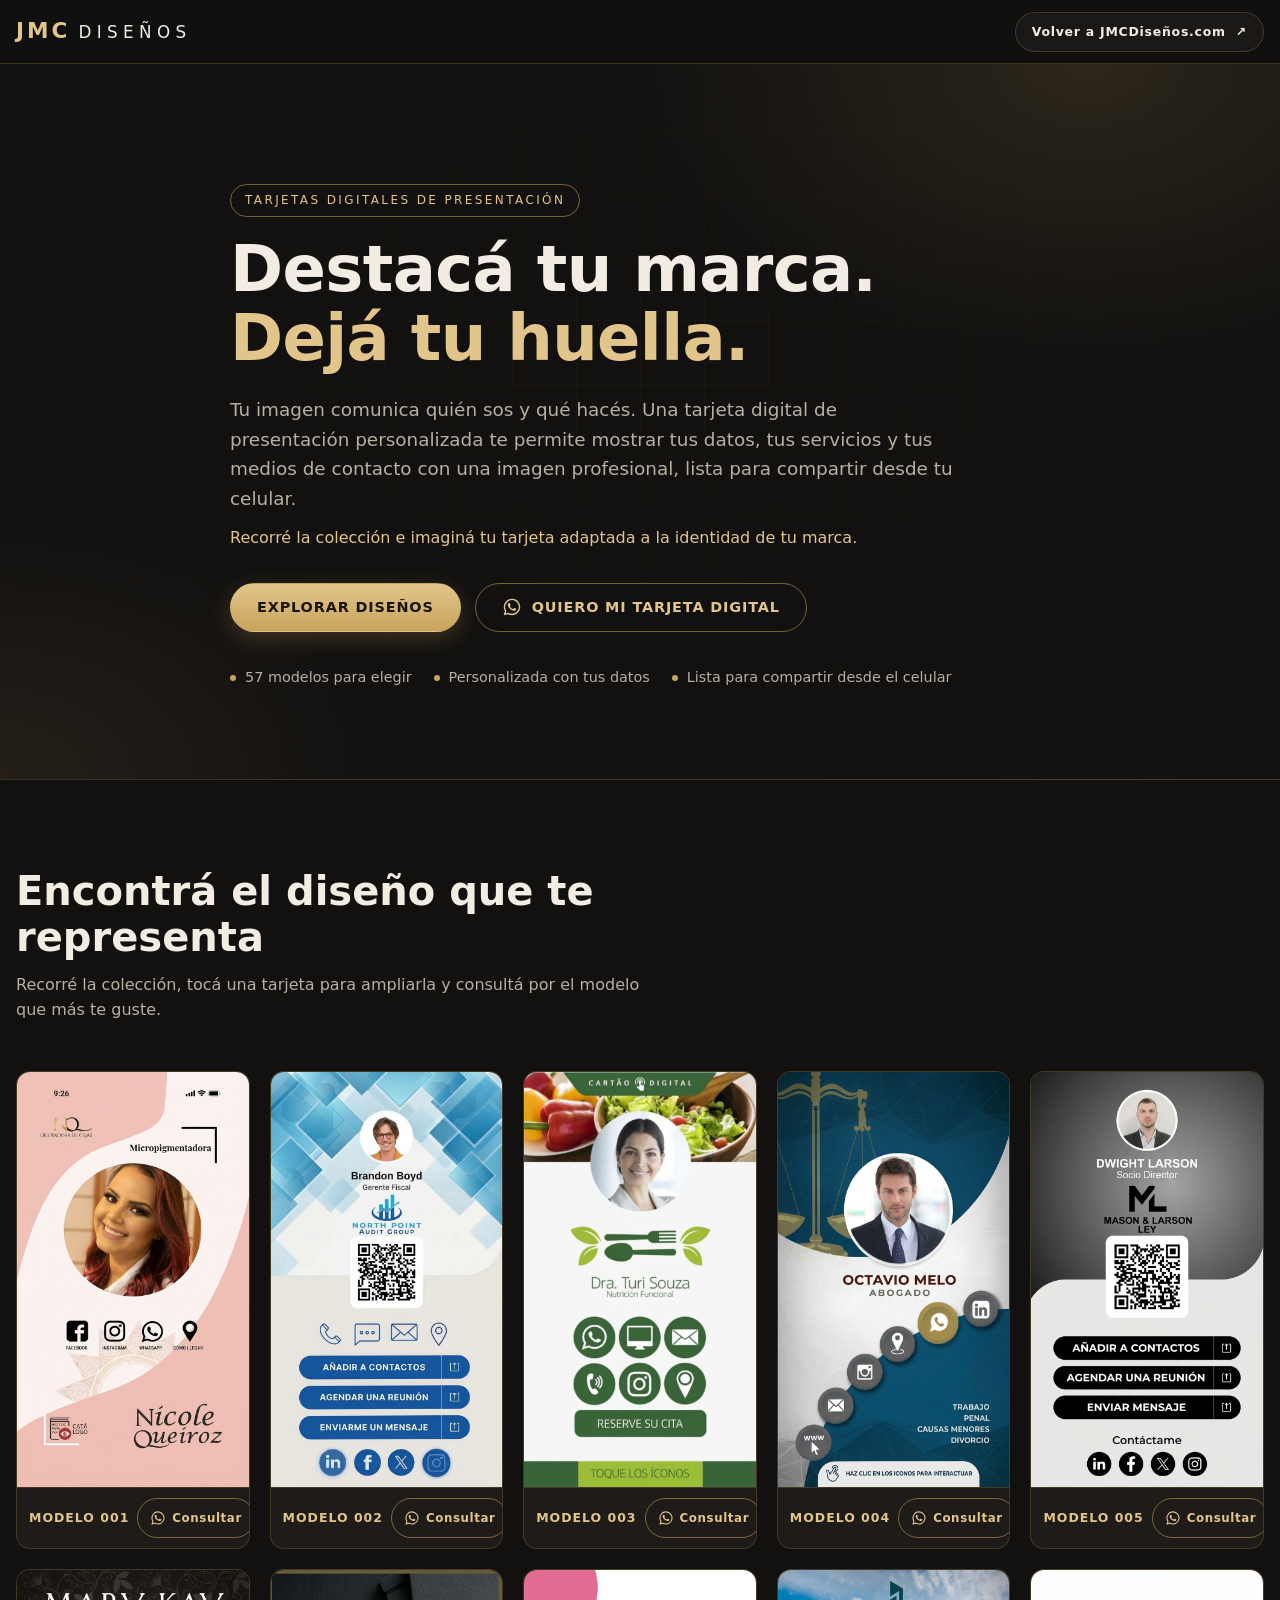
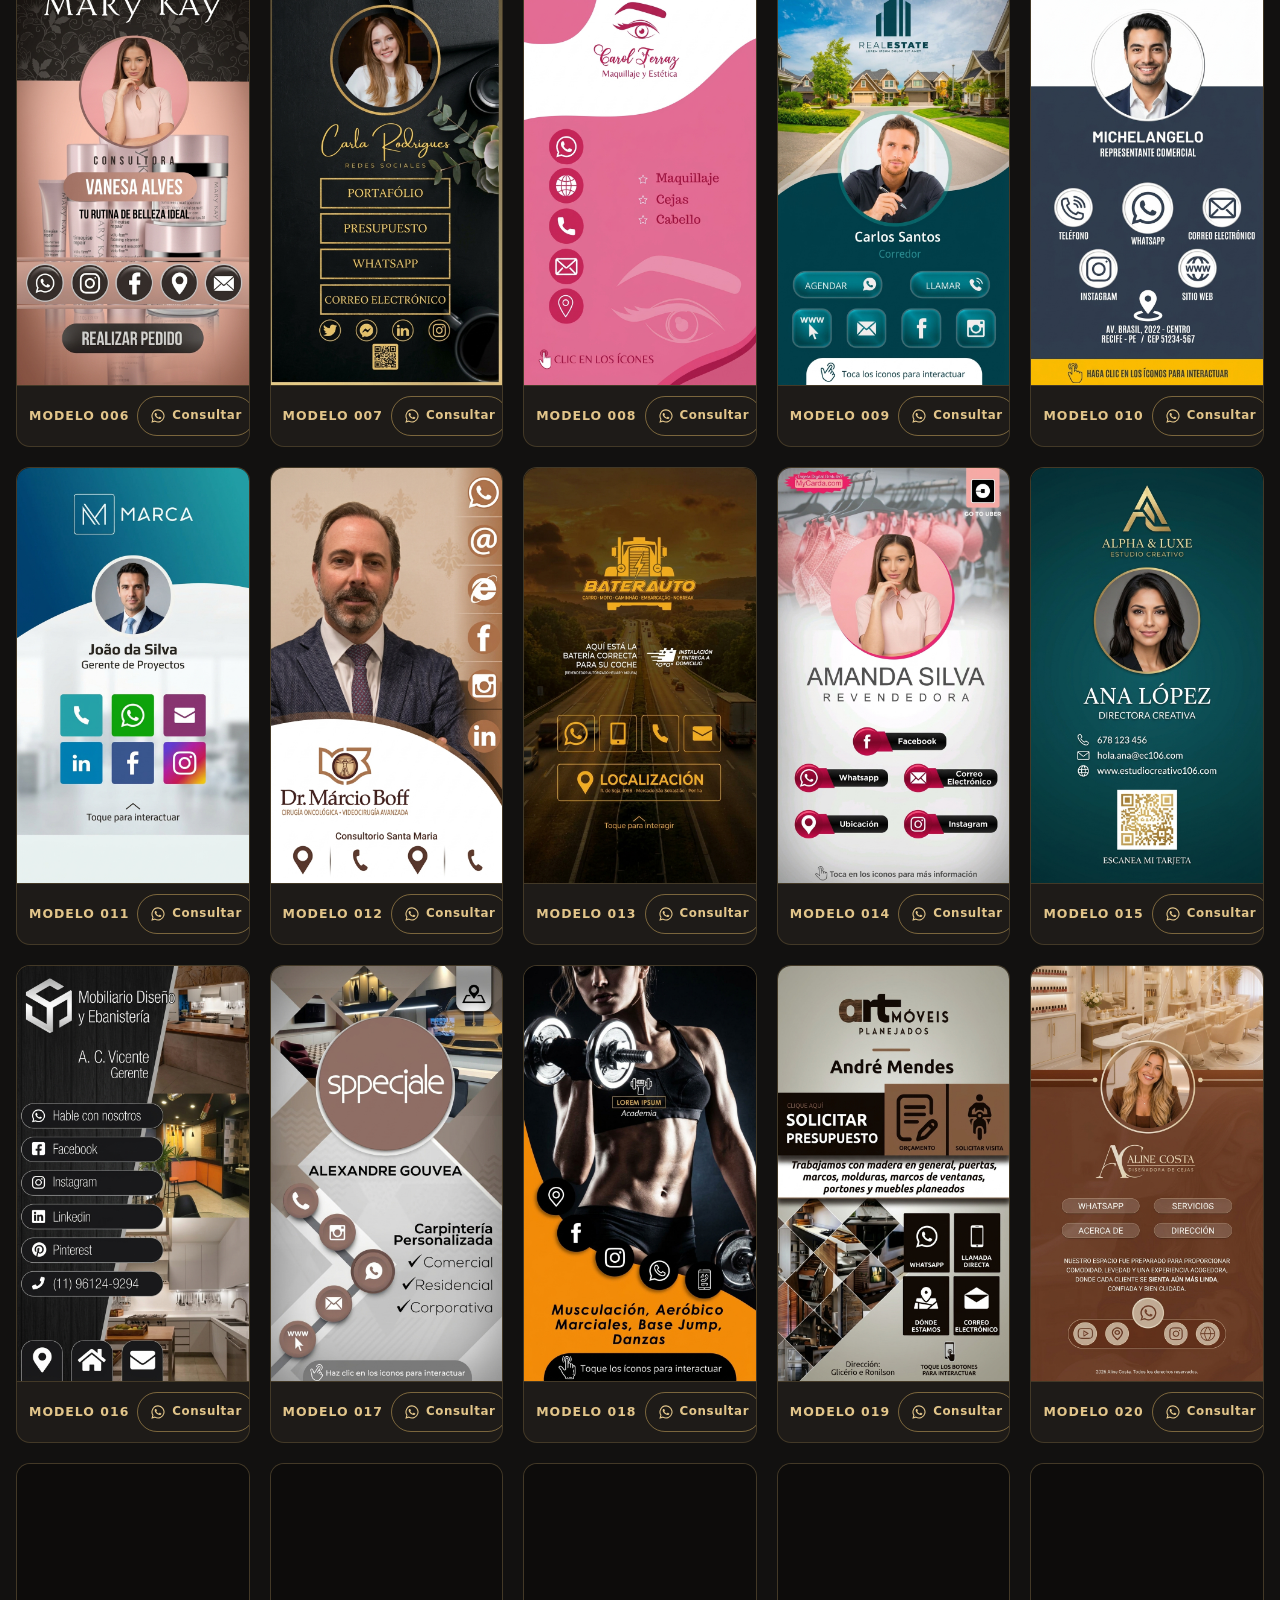
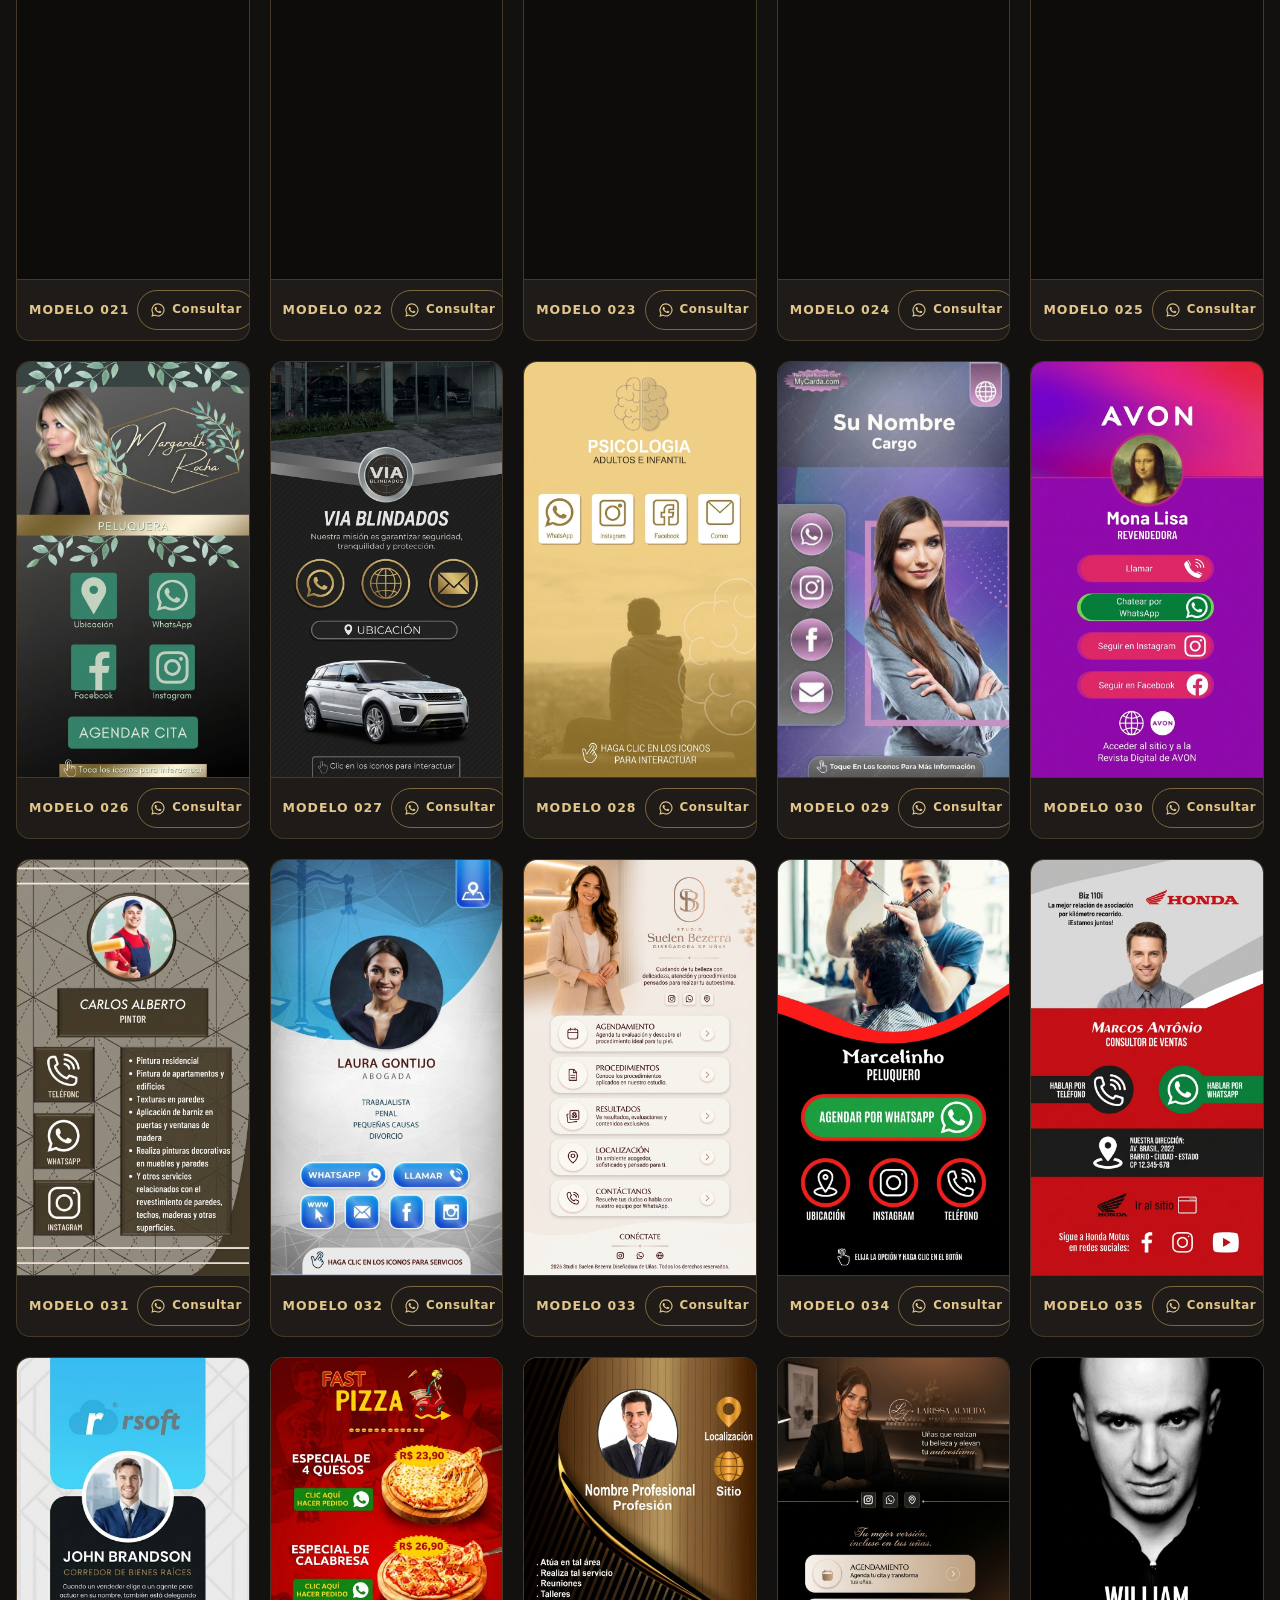
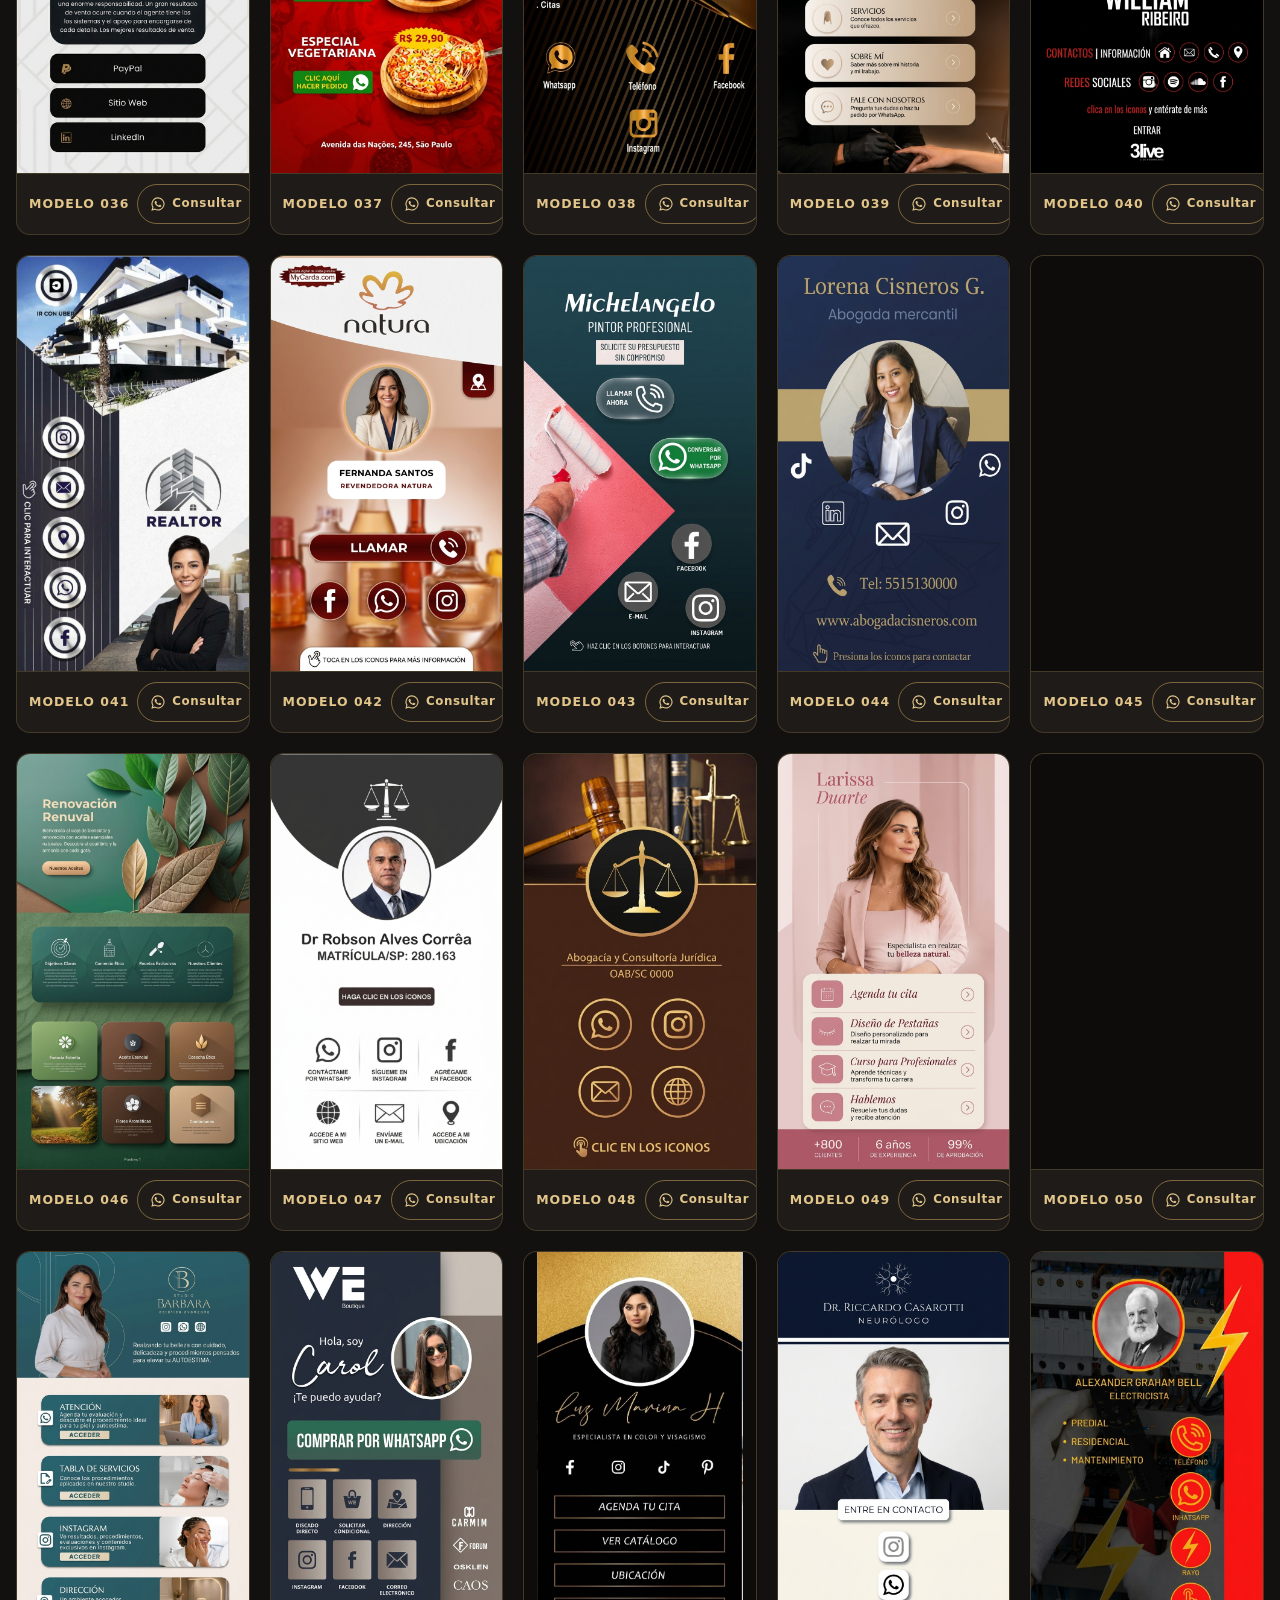
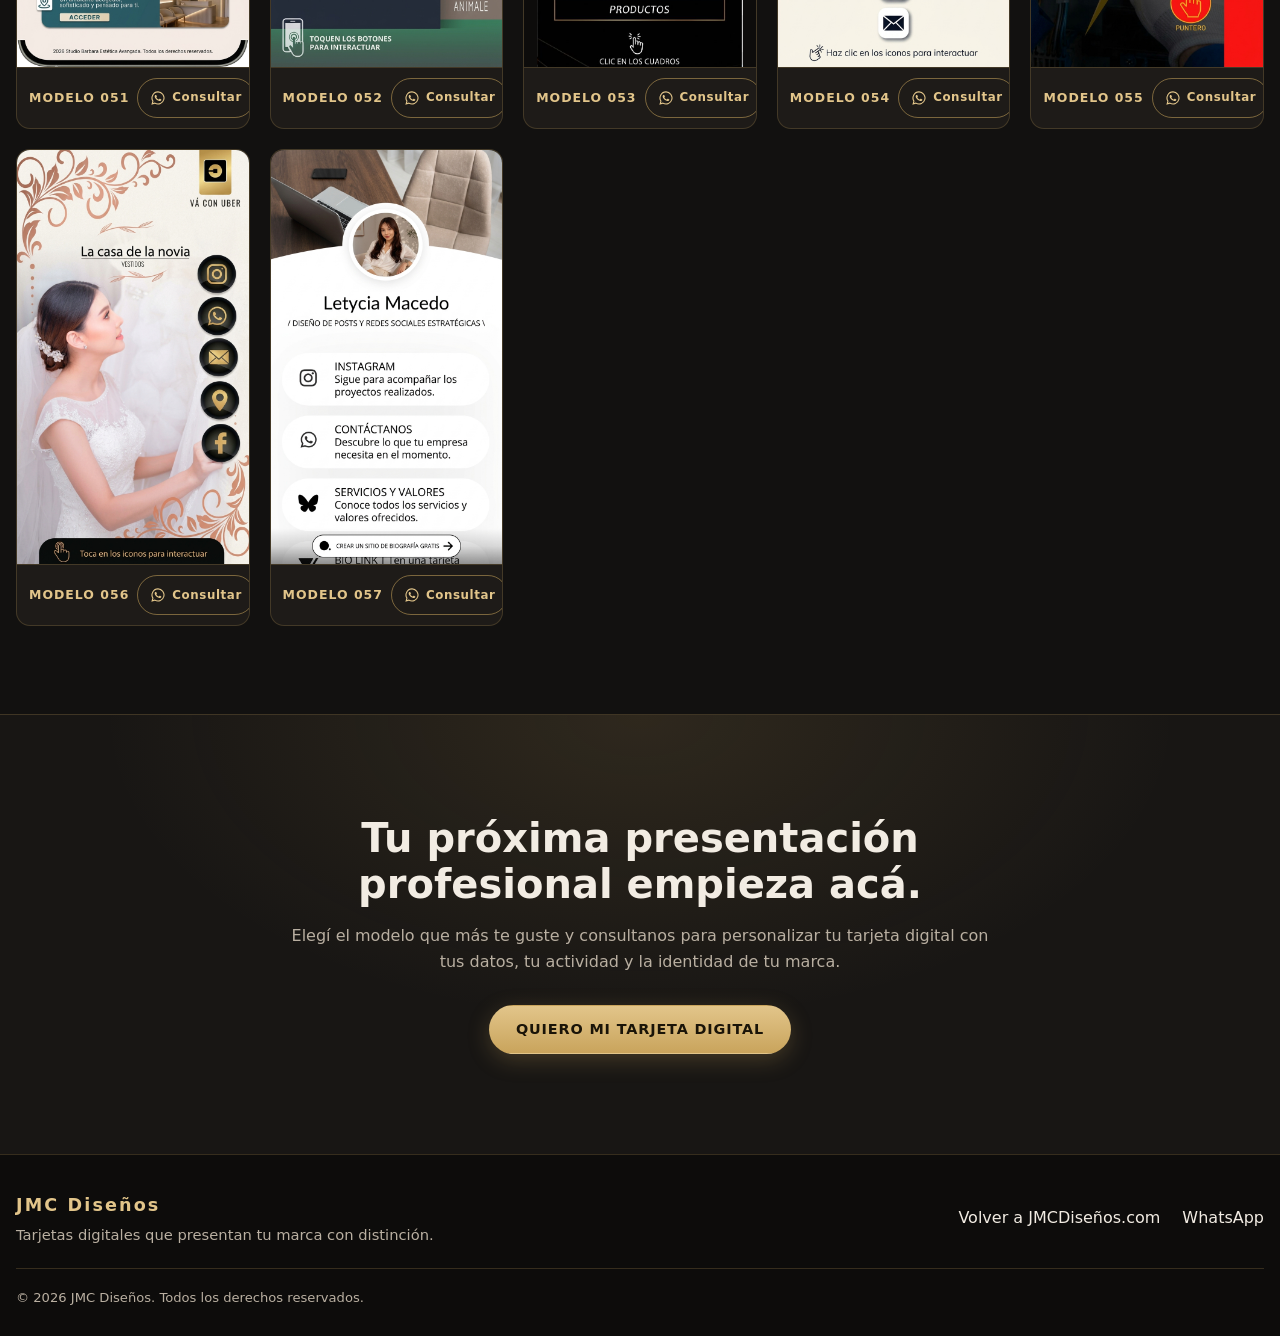
==== tarjetasdigitales.html @ 4c4bd271 "Add files via upload" ====
<!DOCTYPE html>
<html lang="es-AR">
<head>
  <meta charset="UTF-8">
  <meta name="viewport" content="width=device-width, initial-scale=1">
  <title>Modelos de Tarjetas Digitales de Presentación | JMC Diseños</title>
  <meta name="description" content="Explorá 57 modelos de tarjetas digitales de presentación de JMC Diseños. Elegí tu diseño favorito y pedí tu tarjeta personalizada por WhatsApp.">
  <meta name="theme-color" content="#121110">

  <!-- Open Graph (compartir en redes y WhatsApp) -->
  <meta property="og:type" content="website">
  <meta property="og:locale" content="es_AR">
  <meta property="og:site_name" content="JMC Diseños">
  <meta property="og:title" content="Modelos de Tarjetas Digitales de Presentación | JMC Diseños">
  <meta property="og:description" content="57 modelos de tarjetas digitales de presentación, personalizadas con tus datos y la identidad de tu marca.">
  <!--
    PENDIENTE AL PUBLICAR (ver README, paso 10):
    1) Descomentá og:url y reemplazá por la dirección pública real de Cloudflare Pages.
    2) Descomentá og:image y usá una URL ABSOLUTA y pública de una imagen real,
       por ejemplo: https://TU-PROYECTO.pages.dev/images/modelos/modelo001.jpg
       (una ruta relativa no sirve: WhatsApp y las redes necesitan una URL pública completa).
    <meta property="og:url" content="https://TU-PROYECTO.pages.dev/galeria.html">
    <meta property="og:image" content="https://TU-PROYECTO.pages.dev/images/modelos/modelo001.jpg">
    <meta property="og:image:width" content="768">
    <meta property="og:image:height" content="1376">
    <meta name="twitter:card" content="summary_large_image">
  -->

  <link rel="stylesheet" href="estilos.css">
</head>
<body>
  <a class="skip-link" href="#galeria">Saltar a la galería</a>

  <header class="site-header" id="inicio">
    <div class="container header-inner">
      <a class="brand" href="#inicio" aria-label="JMC Diseños, ir al inicio">
        <span class="brand-mark" aria-hidden="true">JMC</span>
        <span class="brand-name">Diseños</span>
      </a>
      <a class="btn btn-ghost btn-sm" data-site-link target="_blank" rel="noopener" href="#">
        <span class="btn-label-long">Volver a JMCDiseños.com</span>
        <span class="btn-label-short">Volver al sitio</span>
        <span aria-hidden="true">↗</span>
      </a>
    </div>
  </header>

  <main>
    <!-- PRESENTACIÓN -->
    <section class="hero" aria-labelledby="hero-title">
      <div class="container hero-inner">
        <p class="eyebrow">Tarjetas digitales de presentación</p>
        <h1 id="hero-title">Destacá tu marca. <span class="accent">Dejá tu huella.</span></h1>
        <p class="hero-text">Tu imagen comunica quién sos y qué hacés. Una tarjeta digital de presentación personalizada te permite mostrar tus datos, tus servicios y tus medios de contacto con una imagen profesional, lista para compartir desde tu celular.</p>
        <p class="hero-sub">Recorré la colección e imaginá tu tarjeta adaptada a la identidad de tu marca.</p>
        <div class="hero-actions">
          <a class="btn btn-primary" href="#galeria" data-scroll-gallery>EXPLORAR DISEÑOS</a>
          <a class="btn btn-outline" data-wa-general target="_blank" rel="noopener" href="#">
            <svg class="wa-icon" viewBox="0 0 24 24" aria-hidden="true"><path fill="currentColor" d="M12.04 2a9.9 9.9 0 0 0-8.5 14.9L2 22l5.25-1.38A9.9 9.9 0 1 0 12.04 2Zm0 18.1a8.2 8.2 0 0 1-4.2-1.15l-.3-.18-3.12.82.83-3.04-.2-.31a8.2 8.2 0 1 1 7 3.86Zm4.5-6.13c-.25-.12-1.46-.72-1.69-.8-.23-.09-.39-.13-.56.12-.16.25-.64.8-.78.97-.14.16-.29.18-.54.06-.25-.12-1.05-.39-2-1.24-.74-.66-1.24-1.47-1.38-1.72-.15-.25-.02-.38.1-.5.11-.11.25-.29.37-.43.12-.15.16-.25.25-.41.08-.17.04-.31-.02-.43-.06-.12-.56-1.35-.77-1.85-.2-.48-.4-.42-.56-.42h-.47c-.16 0-.43.06-.65.31-.23.25-.86.84-.86 2.05 0 1.2.88 2.37 1 2.54.12.16 1.73 2.64 4.19 3.7.59.25 1.04.4 1.4.52.59.19 1.12.16 1.54.1.47-.07 1.46-.6 1.66-1.18.2-.58.2-1.07.14-1.18-.06-.1-.23-.16-.47-.28Z"/></svg>
            QUIERO MI TARJETA DIGITAL
          </a>
        </div>
        <ul class="hero-points" aria-label="Características del servicio">
          <li>57 modelos para elegir</li>
          <li>Personalizada con tus datos</li>
          <li>Lista para compartir desde el celular</li>
        </ul>
      </div>
    </section>

    <!-- GALERÍA -->
    <section class="gallery-section" id="galeria" aria-labelledby="gallery-title" tabindex="-1">
      <div class="container">
        <header class="section-head">
          <h2 id="gallery-title">Encontrá el diseño que te representa</h2>
          <p>Recorré la colección, tocá una tarjeta para ampliarla y consultá por el modelo que más te guste.</p>
        </header>
        <ul class="gallery-grid" id="gallery-grid" aria-label="Galería de 57 modelos de tarjetas digitales">
          <!-- Las 57 tarjetas se generan desde galeria.js (modelo001 … modelo057) -->
        </ul>
        <noscript><p class="noscript">Para ver la galería necesitás activar JavaScript en tu navegador.</p></noscript>
      </div>
    </section>

    <!-- CIERRE COMERCIAL -->
    <section class="cta-section" aria-labelledby="cta-title">
      <div class="container cta-inner">
        <h2 id="cta-title">Tu próxima presentación profesional empieza acá.</h2>
        <p>Elegí el modelo que más te guste y consultanos para personalizar tu tarjeta digital con tus datos, tu actividad y la identidad de tu marca.</p>
        <a class="btn btn-primary" data-wa-general target="_blank" rel="noopener" href="#">QUIERO MI TARJETA DIGITAL</a>
      </div>
    </section>
  </main>

  <footer class="site-footer">
    <div class="container footer-inner">
      <div class="footer-brand">
        <p class="footer-name">JMC Diseños</p>
        <p class="footer-tagline">Tarjetas digitales que presentan tu marca con distinción.</p>
      </div>
      <nav class="footer-links" aria-label="Enlaces del pie de página">
        <a data-site-link target="_blank" rel="noopener" href="#">Volver a JMCDiseños.com</a>
        <a data-wa-general target="_blank" rel="noopener" href="#">WhatsApp</a>
      </nav>
    </div>
    <p class="footer-copy container">© 2026 JMC Diseños. Todos los derechos reservados.</p>
  </footer>

  <!-- VISTA AMPLIADA -->
  <div class="modal" id="modal" hidden>
    <div class="modal-backdrop" data-close></div>
    <div class="modal-panel" role="dialog" aria-modal="true" aria-labelledby="modal-title" tabindex="-1">
      <div class="modal-top">
        <h2 class="modal-title" id="modal-title">Modelo</h2>
        <button type="button" class="modal-close" id="modal-close" aria-label="Cerrar vista ampliada">
          <svg viewBox="0 0 24 24" aria-hidden="true"><path d="M6 6l12 12M18 6L6 18" fill="none" stroke="currentColor" stroke-width="2" stroke-linecap="round"/></svg>
        </button>
      </div>
      <div class="modal-media">
        <img id="modal-img" alt="" decoding="async">
      </div>
      <div class="modal-actions">
        <a class="btn btn-primary" id="modal-wa" target="_blank" rel="noopener" href="#">CONSULTAR POR ESTE MODELO</a>
        <button type="button" class="btn btn-ghost" id="modal-close-2">Cerrar</button>
      </div>
    </div>
  </div>

  <script src="galeria.js"></script>
</body>
</html>
---- estilos.css ----
/* ==========================================================
   JMC Diseños · Galería de tarjetas digitales
   Estilos (sin dependencias externas, tipografía del sistema)
   ========================================================== */

:root {
  --bg: #121110;
  --bg-2: #181614;
  --surface: #1e1b18;
  --surface-2: #26221e;
  --line: rgba(201, 164, 92, 0.22);
  --line-strong: rgba(201, 164, 92, 0.55);
  --gold: #c9a45c;
  --gold-light: #e2c58a;
  --brown: #8a6a45;
  --text: #f2ece3;
  --text-dim: #b9afa1;
  --radius: 14px;
  --radius-sm: 10px;
  --shadow: 0 14px 40px rgba(0, 0, 0, 0.45);
  --header-h: 64px;
  --font: system-ui, -apple-system, "Segoe UI", Roboto, "Helvetica Neue", Arial, "Noto Sans", sans-serif;
  --ease: cubic-bezier(.2, .7, .2, 1);
}

*, *::before, *::after { box-sizing: border-box; }

html {
  scroll-behavior: smooth;
  scroll-padding-top: calc(var(--header-h) + 12px);
  -webkit-text-size-adjust: 100%;
}

body {
  margin: 0;
  min-height: 100vh;
  background: var(--bg);
  color: var(--text);
  font-family: var(--font);
  line-height: 1.6;
  -webkit-font-smoothing: antialiased;
}

body.modal-open { overflow: hidden; }

img { max-width: 100%; display: block; }
a { color: inherit; }
ul { list-style: none; margin: 0; padding: 0; }
h1, h2, h3, p { margin: 0; }

.container {
  width: min(100% - 32px, 1280px);
  margin-inline: auto;
}

.skip-link {
  position: absolute;
  left: 12px;
  top: -60px;
  z-index: 100;
  padding: 10px 16px;
  background: var(--gold);
  color: #1a1408;
  border-radius: 8px;
  font-weight: 600;
  text-decoration: none;
  transition: top .2s;
}
.skip-link:focus { top: 12px; }

:focus-visible {
  outline: 2px solid var(--gold-light);
  outline-offset: 3px;
}

/* ---------- Botones ---------- */
.btn {
  display: inline-flex;
  align-items: center;
  justify-content: center;
  gap: 10px;
  min-height: 48px;
  padding: 12px 26px;
  border-radius: 999px;
  border: 1px solid transparent;
  font: inherit;
  font-size: .9rem;
  font-weight: 700;
  letter-spacing: .06em;
  text-decoration: none;
  text-align: center;
  cursor: pointer;
  transition: transform .2s var(--ease), background-color .2s, border-color .2s, color .2s, box-shadow .2s;
  -webkit-tap-highlight-color: transparent;
}
.btn:active { transform: translateY(1px) scale(.99); }

.btn-primary {
  background: linear-gradient(180deg, var(--gold-light), var(--gold));
  color: #1a1408;
  box-shadow: 0 6px 22px rgba(201, 164, 92, .25);
}
.btn-primary:hover { transform: translateY(-2px); box-shadow: 0 10px 28px rgba(201, 164, 92, .38); }

.btn-outline {
  background: transparent;
  color: var(--gold-light);
  border-color: var(--line-strong);
}
.btn-outline:hover { background: rgba(201, 164, 92, .12); border-color: var(--gold); transform: translateY(-2px); }

.btn-ghost {
  background: rgba(255, 255, 255, .04);
  color: var(--text);
  border-color: var(--line);
}
.btn-ghost:hover { background: rgba(201, 164, 92, .12); border-color: var(--line-strong); }

.btn-sm { min-height: 40px; padding: 8px 16px; font-size: .78rem; }
.btn-label-short { display: none; }

.wa-icon { width: 20px; height: 20px; flex: none; }

/* ---------- Encabezado ---------- */
.site-header {
  position: sticky;
  top: 0;
  z-index: 50;
  height: var(--header-h);
  background: rgba(18, 17, 16, .88);
  -webkit-backdrop-filter: blur(10px);
  backdrop-filter: blur(10px);
  border-bottom: 1px solid var(--line);
}
.header-inner {
  height: 100%;
  display: flex;
  align-items: center;
  justify-content: space-between;
  gap: 12px;
}
.brand {
  display: inline-flex;
  align-items: baseline;
  gap: 8px;
  text-decoration: none;
}
.brand-mark {
  font-size: 1.35rem;
  font-weight: 800;
  letter-spacing: .14em;
  color: var(--gold-light);
}
.brand-name {
  font-size: 1.05rem;
  font-weight: 300;
  letter-spacing: .32em;
  text-transform: uppercase;
  color: var(--text);
}

/* ---------- Presentación ---------- */
.hero {
  position: relative;
  overflow: hidden;
  padding: clamp(56px, 10vw, 120px) 0 clamp(48px, 8vw, 90px);
  background:
    radial-gradient(60% 70% at 85% 0%, rgba(201, 164, 92, .14), transparent 60%),
    radial-gradient(50% 60% at 0% 100%, rgba(138, 106, 69, .16), transparent 60%),
    var(--bg);
  border-bottom: 1px solid var(--line);
}
.hero::before {
  content: "";
  position: absolute;
  inset: 0;
  background-image:
    linear-gradient(var(--line) 1px, transparent 1px),
    linear-gradient(90deg, var(--line) 1px, transparent 1px);
  background-size: 64px 64px;
  opacity: .18;
  -webkit-mask-image: radial-gradient(70% 80% at 50% 40%, #000, transparent 80%);
  mask-image: radial-gradient(70% 80% at 50% 40%, #000, transparent 80%);
  pointer-events: none;
}
.hero-inner { position: relative; max-width: 820px; }
.eyebrow {
  display: inline-block;
  margin-bottom: 18px;
  padding: 6px 14px;
  border: 1px solid var(--line-strong);
  border-radius: 999px;
  font-size: .75rem;
  letter-spacing: .2em;
  text-transform: uppercase;
  color: var(--gold-light);
}
.hero h1 {
  font-size: clamp(2.1rem, 6.4vw, 4rem);
  line-height: 1.08;
  letter-spacing: -.01em;
  font-weight: 800;
}
.accent { color: var(--gold-light); }
.hero-text {
  margin-top: 22px;
  max-width: 62ch;
  font-size: clamp(1rem, 2.4vw, 1.15rem);
  color: var(--text-dim);
}
.hero-sub {
  margin-top: 12px;
  color: var(--gold-light);
  font-weight: 500;
}
.hero-actions {
  display: flex;
  flex-wrap: wrap;
  gap: 14px;
  margin-top: 32px;
}
.hero-points {
  display: flex;
  flex-wrap: wrap;
  gap: 8px 22px;
  margin-top: 34px;
  color: var(--text-dim);
  font-size: .9rem;
}
.hero-points li::before {
  content: "";
  display: inline-block;
  width: 6px;
  height: 6px;
  margin-right: 9px;
  border-radius: 50%;
  background: var(--gold);
  vertical-align: middle;
}

/* ---------- Galería ---------- */
.gallery-section { padding: clamp(48px, 8vw, 88px) 0; outline: none; }
.section-head { max-width: 640px; margin-bottom: clamp(28px, 5vw, 48px); }
.section-head h2,
.cta-inner h2 {
  font-size: clamp(1.6rem, 4.4vw, 2.5rem);
  line-height: 1.15;
  font-weight: 800;
}
.section-head p { margin-top: 12px; color: var(--text-dim); }

.gallery-grid {
  display: grid;
  grid-template-columns: repeat(2, minmax(0, 1fr));
  gap: 14px;
}
@media (min-width: 640px)  { .gallery-grid { grid-template-columns: repeat(3, minmax(0, 1fr)); gap: 18px; } }
@media (min-width: 900px)  { .gallery-grid { grid-template-columns: repeat(4, minmax(0, 1fr)); gap: 20px; } }
@media (min-width: 1140px) { .gallery-grid { grid-template-columns: repeat(5, minmax(0, 1fr)); } }
@media (min-width: 1500px) { .gallery-grid { grid-template-columns: repeat(6, minmax(0, 1fr)); } }

.card {
  display: flex;
  flex-direction: column;
  background: var(--surface);
  border: 1px solid var(--line);
  border-radius: var(--radius);
  overflow: hidden;
  transition: transform .3s var(--ease), border-color .3s, box-shadow .3s;
}
.card.reveal { opacity: 0; transform: translateY(18px); }
.card.reveal.is-visible { opacity: 1; transform: none; transition: opacity .6s var(--ease), transform .6s var(--ease), border-color .3s, box-shadow .3s; }

.card:hover,
.card:focus-within {
  border-color: var(--line-strong);
  box-shadow: var(--shadow);
}
.card.is-visible:hover { transform: translateY(-4px); }

.card-thumb {
  position: relative;
  display: block;
  width: 100%;
  padding: 0;
  margin: 0;
  border: 0;
  background: #0d0c0b;
  aspect-ratio: 768 / 1376;
  cursor: zoom-in;
  color: inherit;
  font: inherit;
  -webkit-tap-highlight-color: transparent;
}
.card-thumb img {
  position: absolute;
  inset: 0;
  width: 100%;
  height: 100%;
  object-fit: contain;
  opacity: 0;
  transition: opacity .4s;
}
.card.is-loaded .card-thumb img { opacity: 1; }

.placeholder {
  position: absolute;
  inset: 0;
  display: flex;
  flex-direction: column;
  align-items: center;
  justify-content: center;
  gap: 8px;
  padding: 12px;
  text-align: center;
  background:
    repeating-linear-gradient(135deg, rgba(201,164,92,.05) 0 10px, transparent 10px 20px),
    #0d0c0b;
  color: var(--text-dim);
  font-size: .8rem;
}
.placeholder-num {
  font-size: clamp(1.6rem, 5vw, 2.4rem);
  font-weight: 800;
  letter-spacing: .06em;
  color: rgba(201, 164, 92, .55);
}
.placeholder-text { letter-spacing: .12em; text-transform: uppercase; font-size: .68rem; }
.placeholder-admin {
  display: none;
  margin-top: 4px;
  padding: 3px 8px;
  border-radius: 6px;
  background: rgba(200, 80, 60, .18);
  border: 1px dashed rgba(230, 120, 100, .6);
  color: #f0a496;
  font-size: .66rem;
  word-break: break-all;
}
body.admin .card.is-missing .placeholder-admin { display: inline-block; }
.card.is-loaded .placeholder { display: none; }
.card.is-missing .card-thumb { cursor: not-allowed; }

.card-foot {
  display: flex;
  align-items: center;
  justify-content: space-between;
  gap: 8px;
  padding: 10px 10px 10px 12px;
  border-top: 1px solid var(--line);
}
.badge {
  font-size: .78rem;
  font-weight: 700;
  letter-spacing: .08em;
  text-transform: uppercase;
  color: var(--gold-light);
  white-space: nowrap;
}
.card-wa {
  display: inline-flex;
  align-items: center;
  justify-content: center;
  gap: 6px;
  min-height: 40px;
  padding: 6px 12px;
  border-radius: 999px;
  border: 1px solid var(--line-strong);
  color: var(--gold-light);
  font-size: .74rem;
  font-weight: 700;
  letter-spacing: .05em;
  text-decoration: none;
  transition: background-color .2s, color .2s, border-color .2s;
}
.card-wa .wa-icon { width: 16px; height: 16px; }
.card-wa:hover { background: var(--gold); color: #1a1408; border-color: var(--gold); }
.card-wa[aria-disabled="true"] {
  opacity: .35;
  pointer-events: none;
  cursor: not-allowed;
}

.noscript { color: var(--text-dim); text-align: center; padding: 24px 0; }

/* ---------- Cierre comercial ---------- */
.cta-section {
  padding: clamp(56px, 9vw, 100px) 0;
  text-align: center;
  background:
    radial-gradient(60% 100% at 50% 0%, rgba(201, 164, 92, .13), transparent 70%),
    var(--bg-2);
  border-top: 1px solid var(--line);
}
.cta-inner { max-width: 720px; }
.cta-inner p { margin: 16px 0 30px; color: var(--text-dim); }

/* ---------- Pie ---------- */
.site-footer {
  padding: 36px 0 28px;
  background: #0d0c0b;
  border-top: 1px solid var(--line);
}
.footer-inner {
  display: flex;
  flex-wrap: wrap;
  justify-content: space-between;
  gap: 20px;
}
.footer-name {
  font-size: 1.1rem;
  font-weight: 800;
  letter-spacing: .12em;
  color: var(--gold-light);
}
.footer-tagline { margin-top: 4px; color: var(--text-dim); font-size: .92rem; }
.footer-links { display: flex; flex-wrap: wrap; align-items: center; gap: 8px 22px; }
.footer-links a {
  display: inline-flex;
  align-items: center;
  min-height: 44px;
  color: var(--text);
  text-decoration: none;
  border-bottom: 1px solid transparent;
  transition: color .2s, border-color .2s;
}
.footer-links a:hover { color: var(--gold-light); border-color: var(--gold); }
.footer-copy {
  margin-top: 22px;
  padding-top: 18px;
  border-top: 1px solid var(--line);
  font-size: .82rem;
  color: var(--text-dim);
}

/* ---------- Modal ---------- */
.modal {
  position: fixed;
  inset: 0;
  z-index: 200;
  display: flex;
  align-items: center;
  justify-content: center;
  padding: 12px;
  opacity: 0;
  transition: opacity .25s ease;
}
.modal[hidden] { display: none; }
.modal.is-open { opacity: 1; }

.modal-backdrop {
  position: absolute;
  inset: 0;
  background: rgba(6, 5, 4, .82);
  -webkit-backdrop-filter: blur(4px);
  backdrop-filter: blur(4px);
}
.modal-panel {
  position: relative;
  display: flex;
  flex-direction: column;
  gap: 12px;
  max-width: min(100%, 560px);
  max-height: 100%;
  padding: 14px;
  background: var(--surface);
  border: 1px solid var(--line-strong);
  border-radius: 18px;
  box-shadow: var(--shadow);
  transform: translateY(14px) scale(.98);
  transition: transform .3s var(--ease);
  outline: none;
}
.modal.is-open .modal-panel { transform: none; }

.modal-top {
  display: flex;
  align-items: center;
  justify-content: space-between;
  gap: 12px;
}
.modal-title {
  font-size: 1.05rem;
  font-weight: 800;
  letter-spacing: .1em;
  text-transform: uppercase;
  color: var(--gold-light);
}
.modal-close {
  display: inline-flex;
  align-items: center;
  justify-content: center;
  width: 46px;
  height: 46px;
  flex: none;
  border-radius: 50%;
  border: 1px solid var(--line-strong);
  background: rgba(255, 255, 255, .04);
  color: var(--text);
  cursor: pointer;
  transition: background-color .2s, border-color .2s;
}
.modal-close:hover { background: rgba(201, 164, 92, .18); border-color: var(--gold); }
.modal-close svg { width: 20px; height: 20px; }

.modal-media {
  display: flex;
  justify-content: center;
  min-height: 0;
  background: #0d0c0b;
  border-radius: var(--radius-sm);
  overflow: hidden;
}
.modal-media img {
  width: auto;
  height: auto;
  max-width: 100%;
  /* alto disponible = pantalla - cabecera del modal - botones - márgenes */
  max-height: calc(100vh - 210px);
  max-height: calc(100dvh - 210px);
  object-fit: contain;
}
.modal-actions {
  display: flex;
  flex-wrap: wrap;
  gap: 10px;
}
.modal-actions .btn { flex: 1 1 180px; }

@media (min-width: 900px) {
  .modal-panel { max-width: 520px; }
}

/* ---------- Pantallas pequeñas ---------- */
@media (max-width: 520px) {
  .btn-label-long { display: none; }
  .btn-label-short { display: inline; }
  .brand-name { letter-spacing: .22em; font-size: .92rem; }
  .hero-actions .btn { width: 100%; }
  .card-foot { padding: 8px; }
  .badge { font-size: .72rem; letter-spacing: .05em; }
  .card-wa { padding: 6px 10px; font-size: .7rem; }
  .card-wa span.card-wa-text { display: none; }
  .card-wa { width: 40px; padding: 0; }
}

/* ---------- Movimiento reducido ---------- */
@media (prefers-reduced-motion: reduce) {
  html { scroll-behavior: auto; }
  *, *::before, *::after {
    animation-duration: .01ms !important;
    animation-iteration-count: 1 !important;
    transition-duration: .01ms !important;
    scroll-behavior: auto !important;
  }
  .card.reveal { opacity: 1; transform: none; }
}
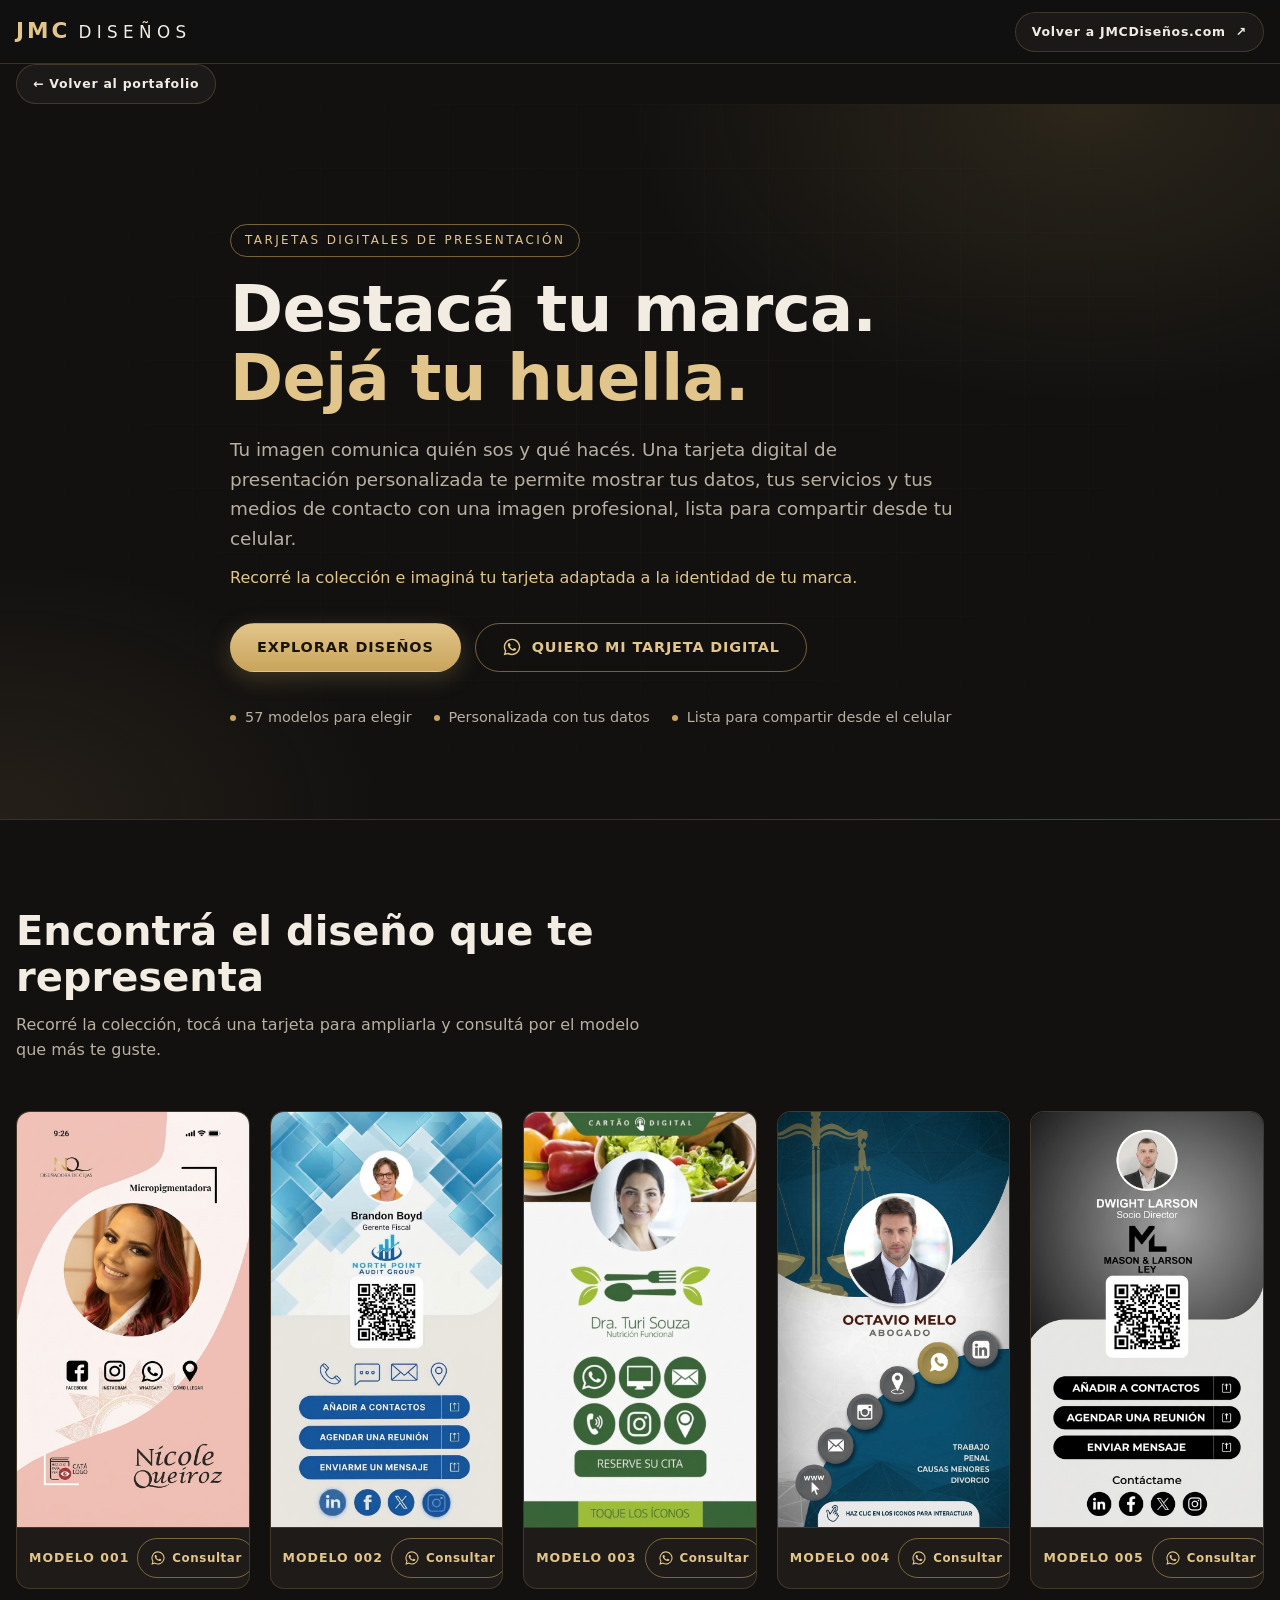
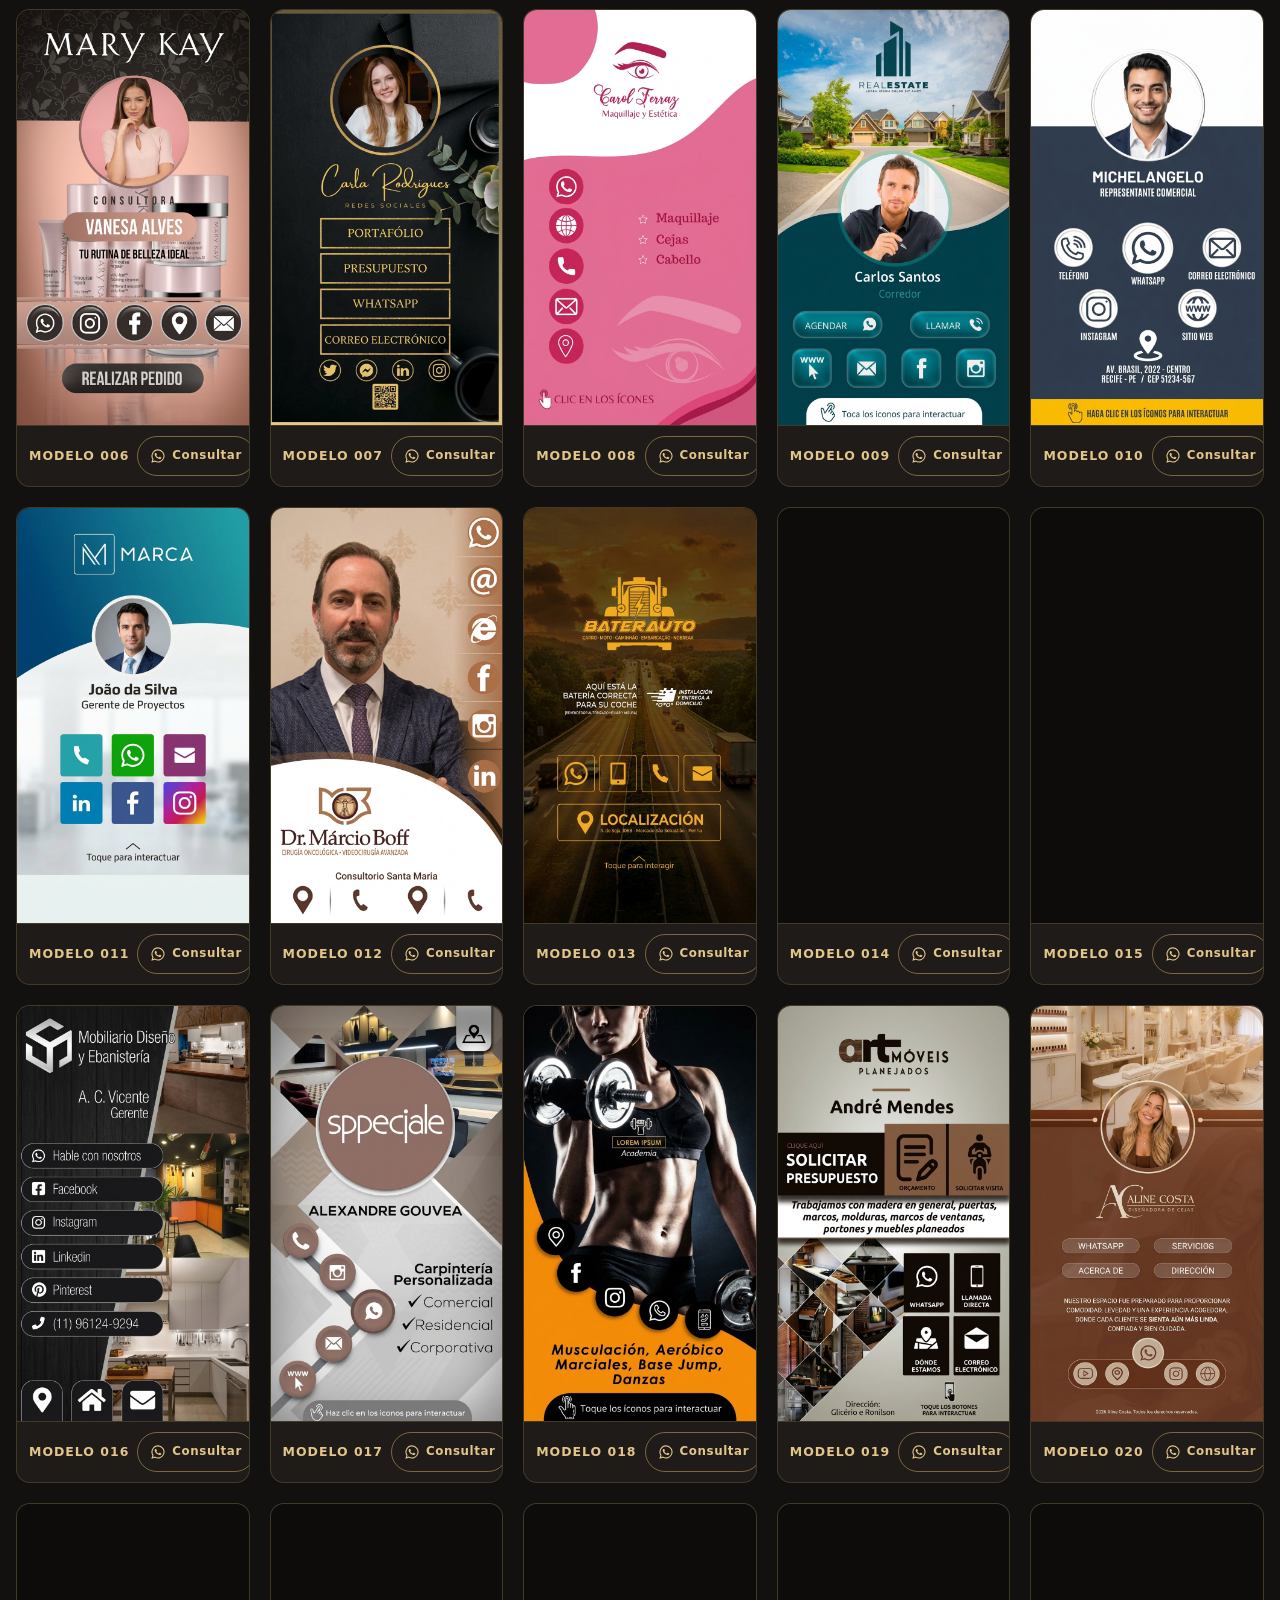
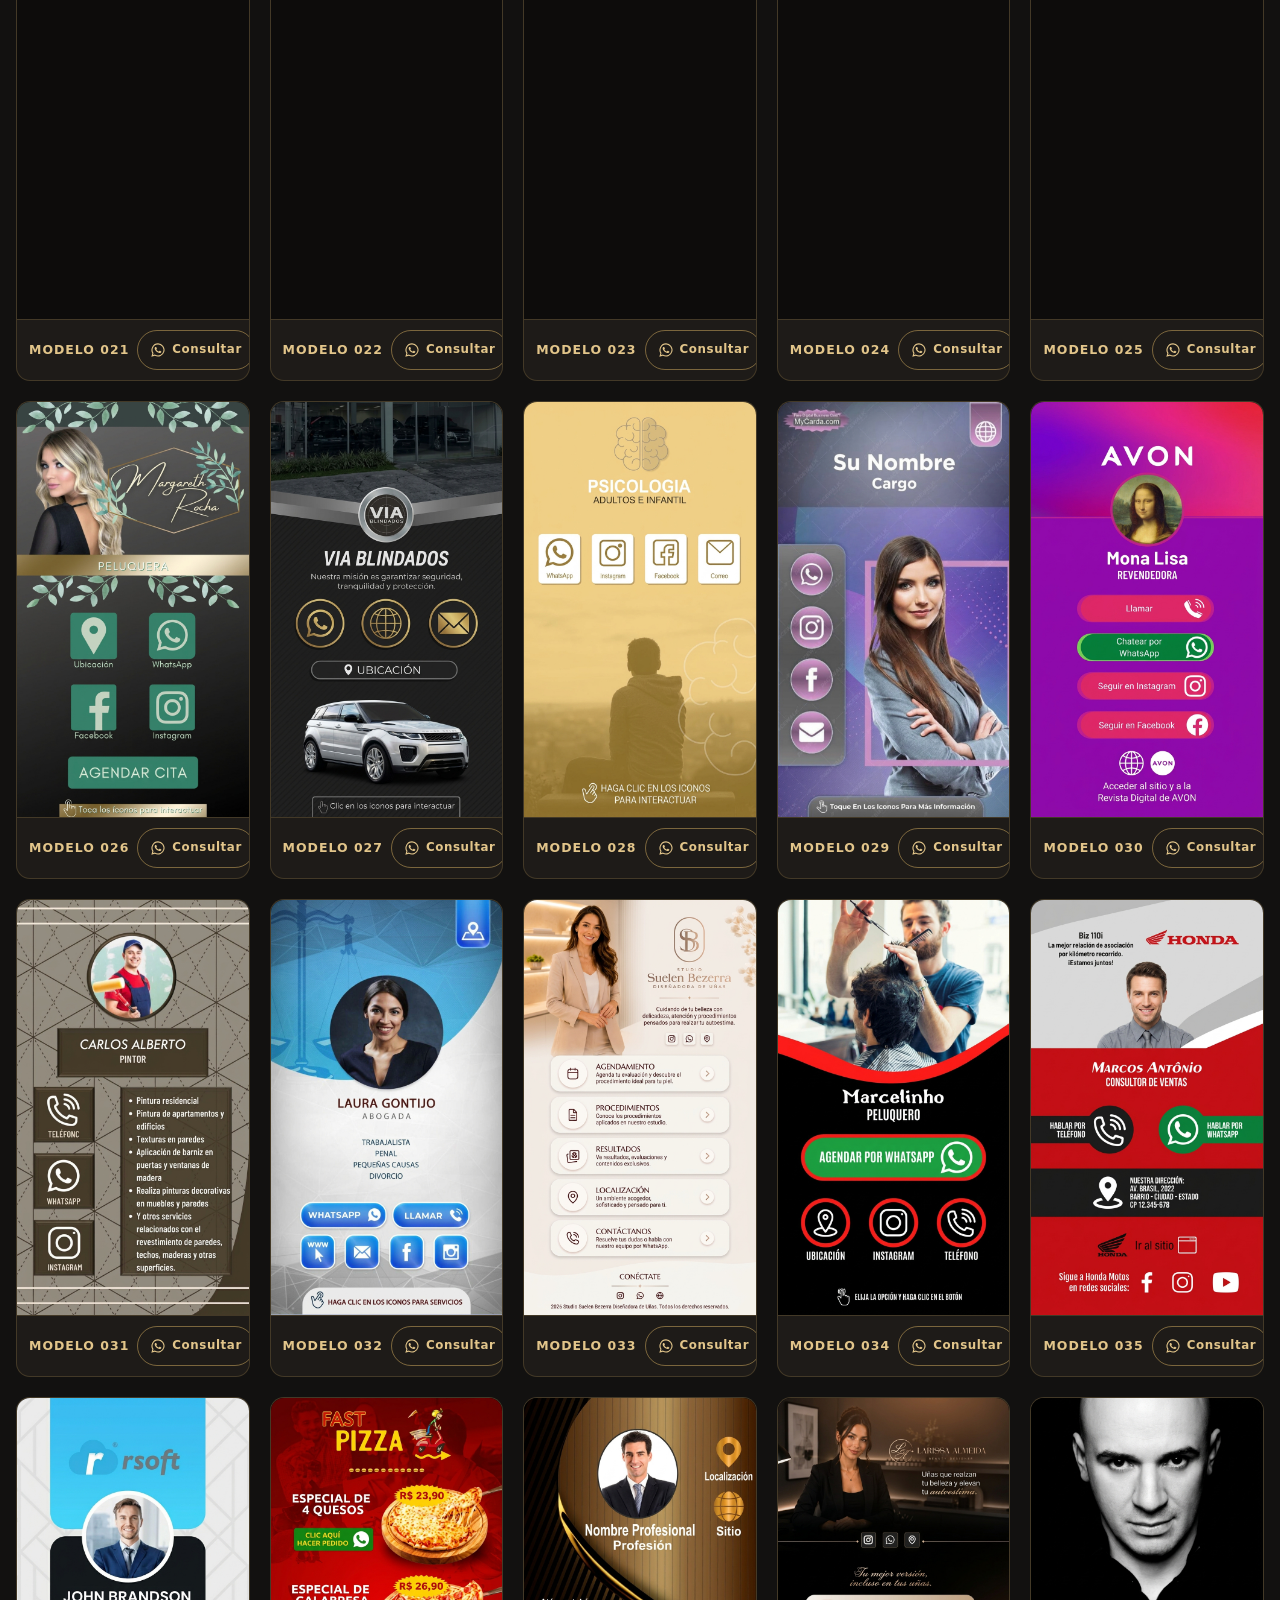
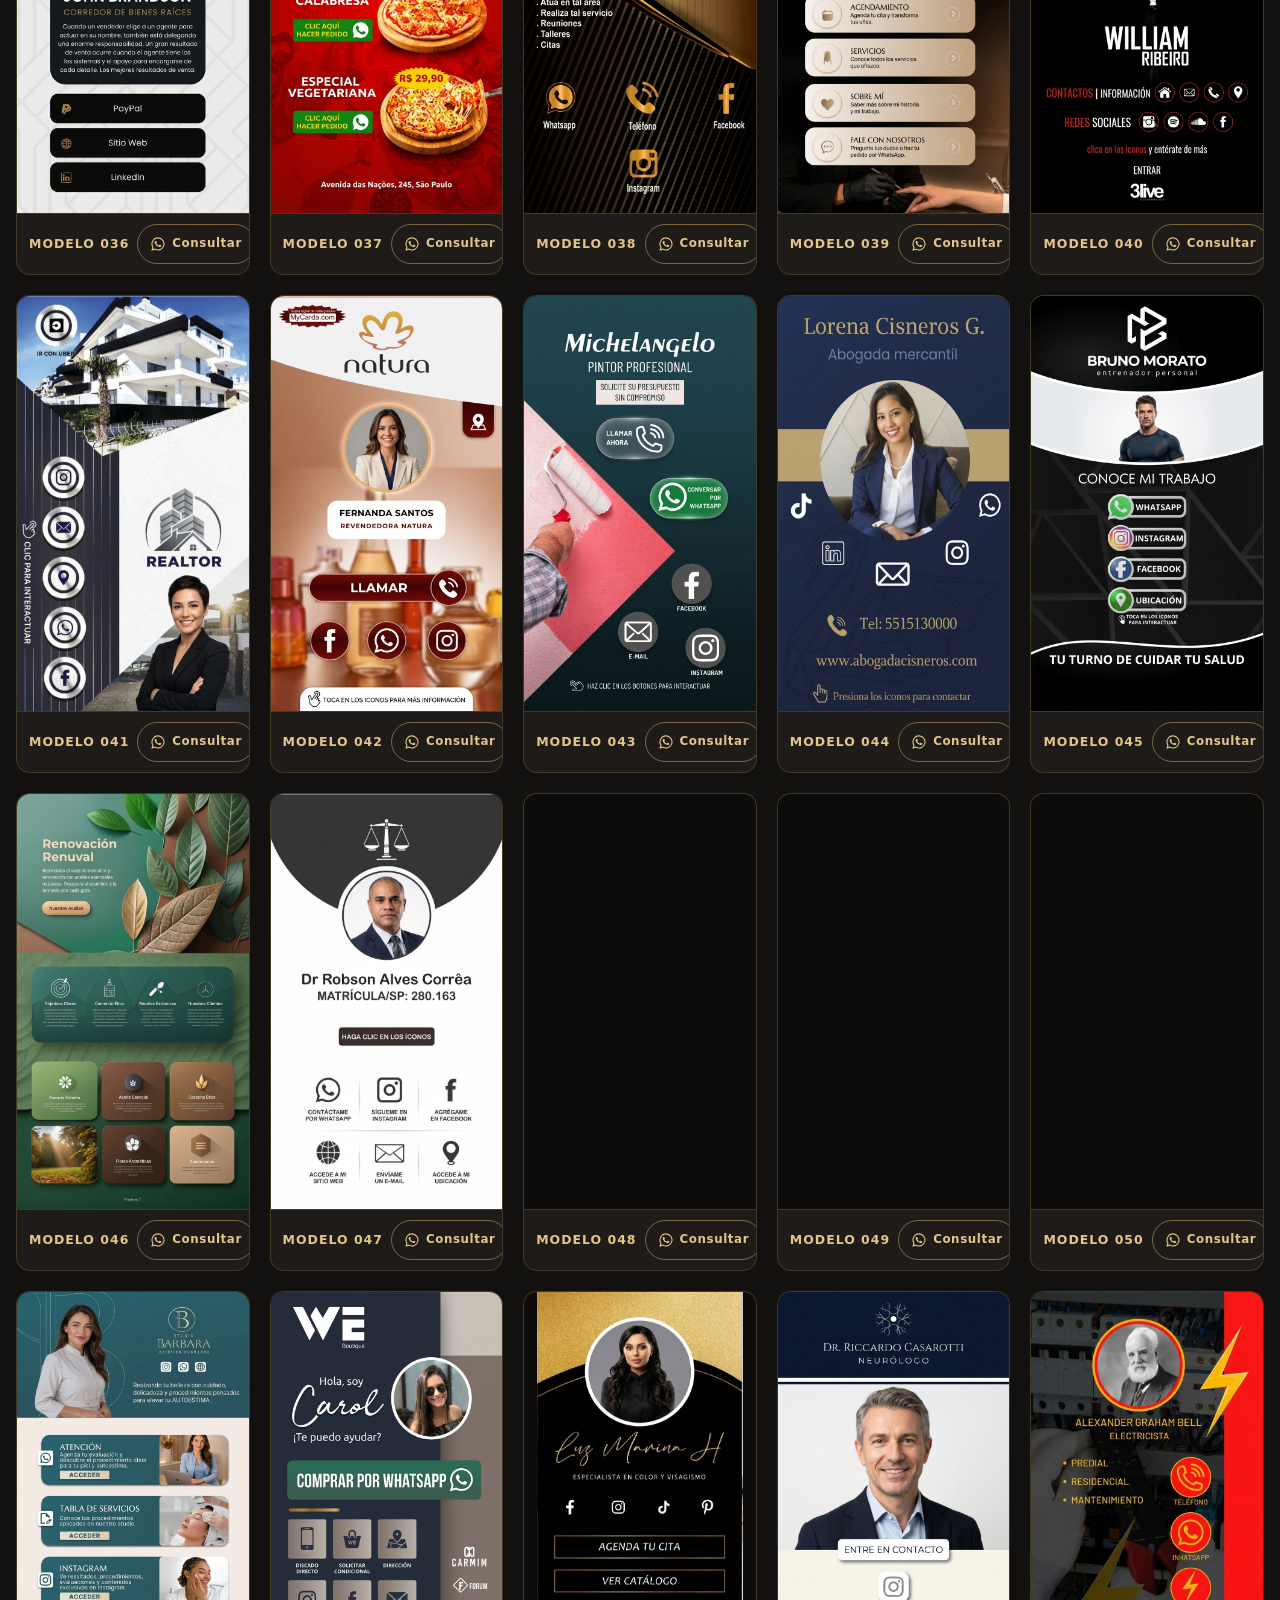
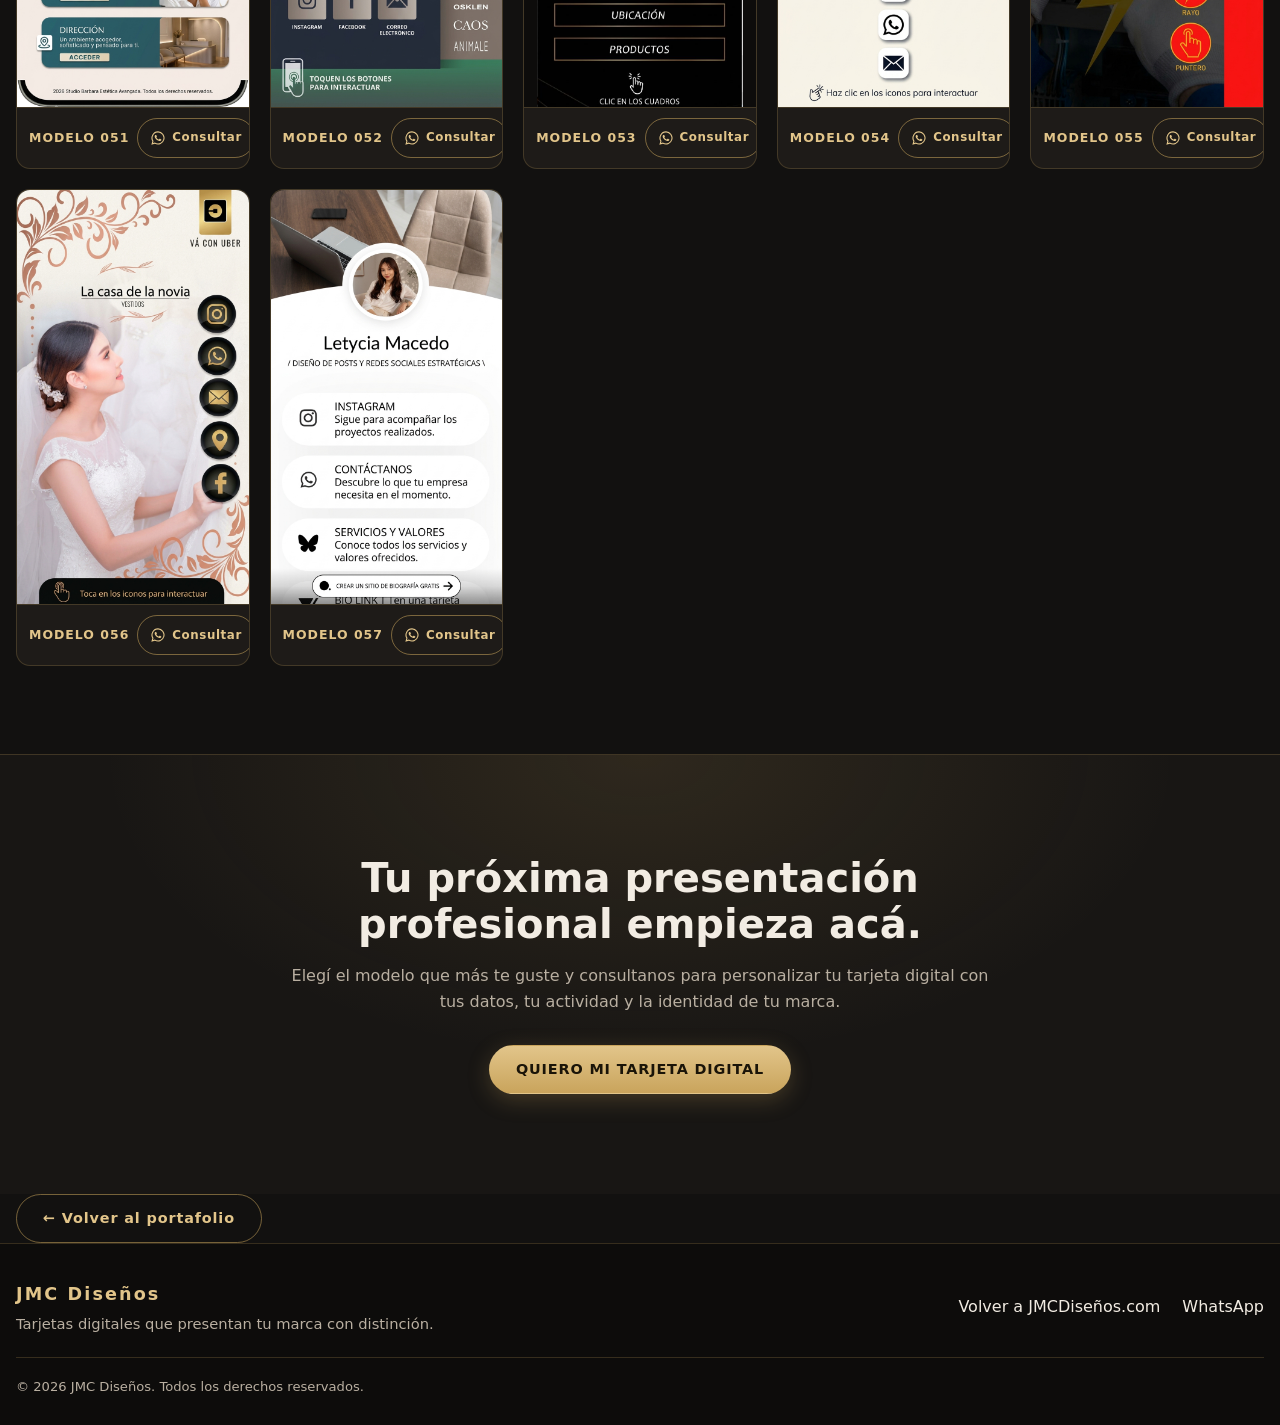
==== commit b671bd06: "Add files via upload" ====
--- a/tarjetasdigitales.html
+++ b/tarjetasdigitales.html
@@ -44,7 +44,12 @@
       </a>
     </div>
   </header>
-
+<!-- VOLVER AL PORTAFOLIO (arriba) -->
+<div class="back-bar">
+  <div class="container">
+    <a class="btn btn-ghost btn-sm" href="portafolio.html">← Volver al portafolio</a>
+  </div>
+</div>
   <main>
     <!-- PRESENTACIÓN -->
     <section class="hero" aria-labelledby="hero-title">
@@ -91,7 +96,12 @@
       </div>
     </section>
   </main>
-
+<!-- VOLVER AL PORTAFOLIO (abajo) -->
+<div class="back-bar back-bar--bottom">
+  <div class="container">
+    <a class="btn btn-outline" href="portafolio.html">← Volver al portafolio</a>
+  </div>
+</div>
   <footer class="site-footer">
     <div class="container footer-inner">
       <div class="footer-brand">
--- a/estilos.css
+++ b/estilos.css
@@ -555,3 +555,13 @@
   }
   .card.reveal { opacity: 1; transform: none; }
 }
+.back-link {
+  display: inline-flex;
+  align-items: center;
+  min-height: 44px;
+  color: var(--gold-light);
+  text-decoration: none;
+  border-bottom: 1px solid transparent;
+  transition: border-color .2s;
+}
+.back-link:hover { border-color: var(--gold); }
